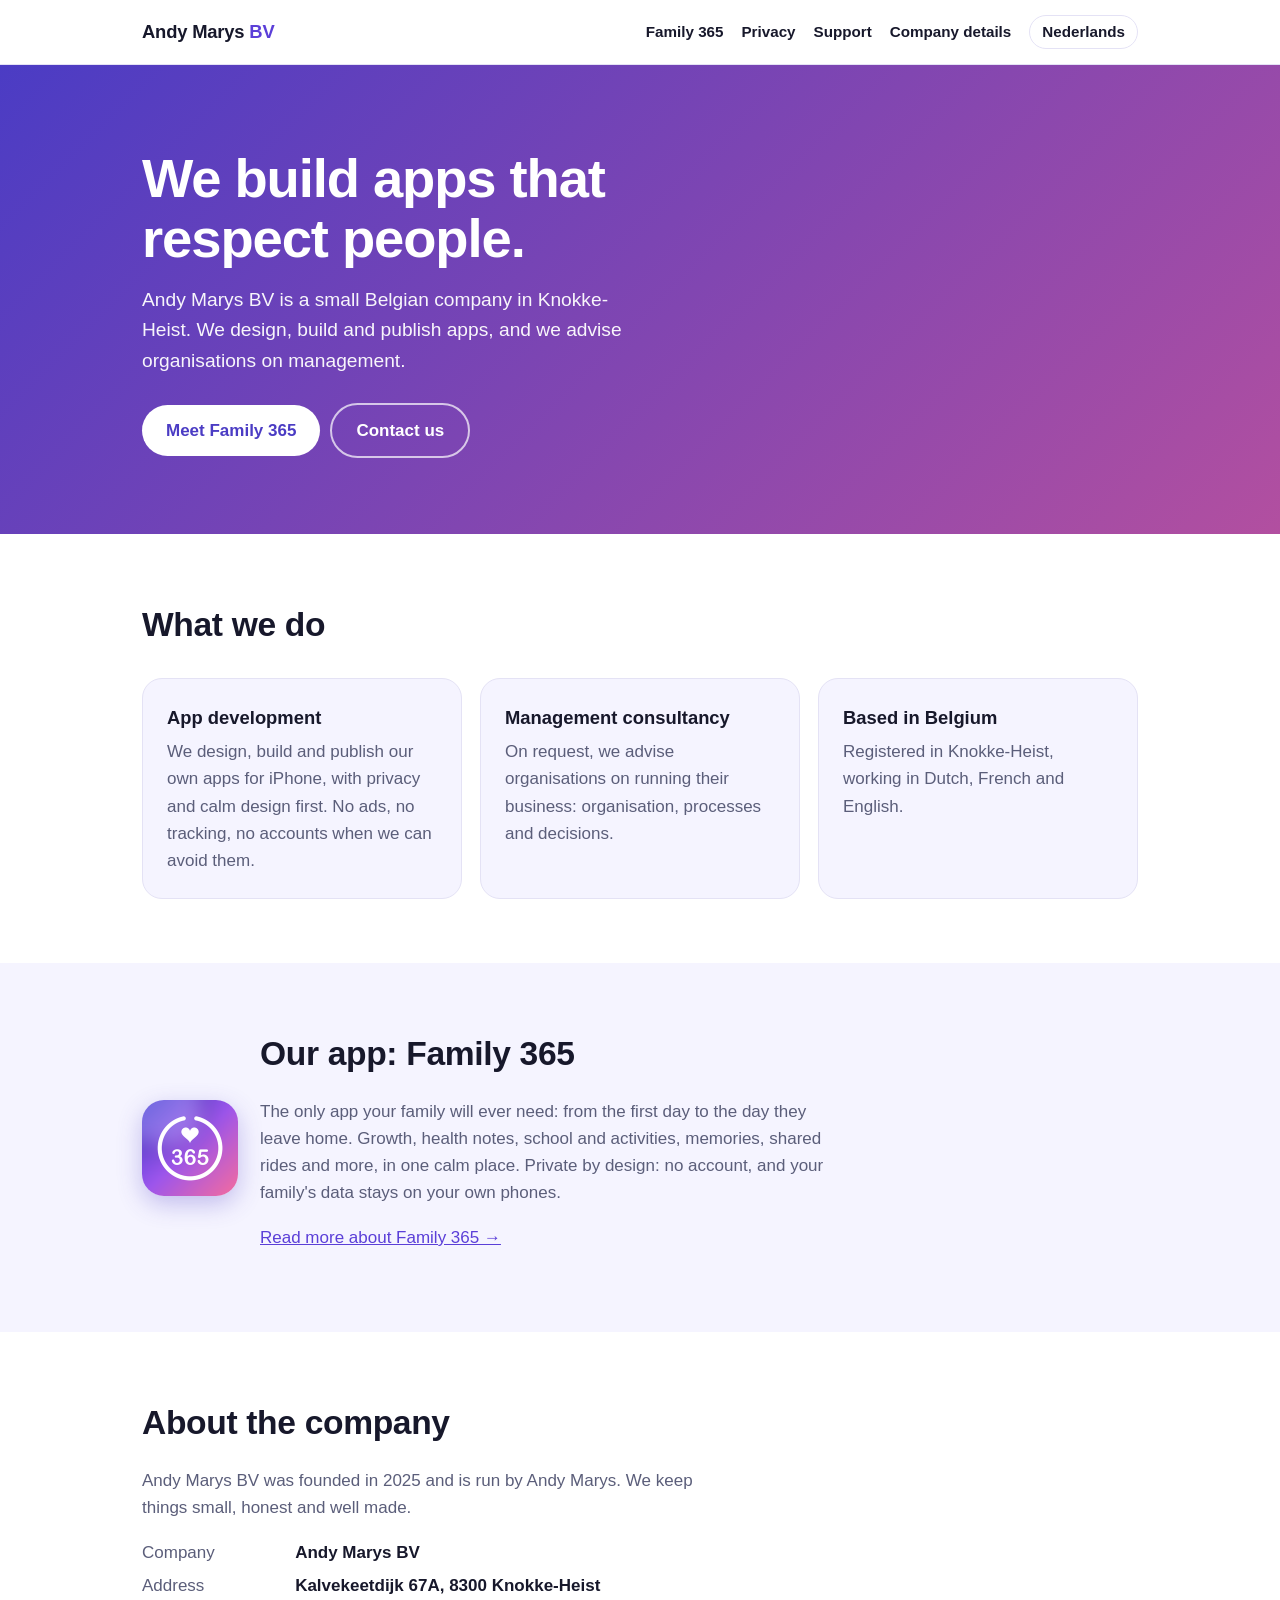
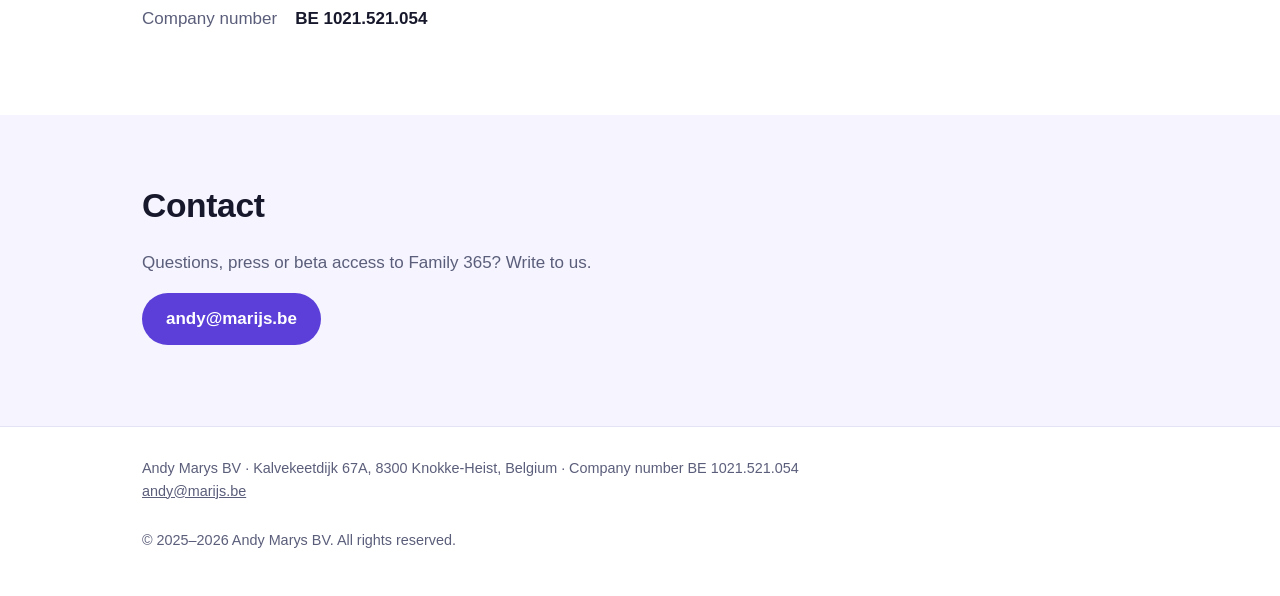
==== index.html @ 68eb8e5e "Company website for Andy Marys BV Co-Authored-By: Claude Sonnet 5.5 <noreply@anthropic.com>" ====
<!doctype html>
<html lang="en"><head><meta charset="utf-8"><meta name="viewport" content="width=device-width,initial-scale=1">
<title>Andy Marys BV · Apps and software from Knokke-Heist</title><meta name="description" content="Andy Marys BV builds apps and software, starting with Family 365, a private app for families. Based in Knokke-Heist, Belgium.">
<link rel="icon" href="/img/favicon.png"><link rel="apple-touch-icon" href="/img/apple-touch-icon.png">
<link rel="canonical" href="https://family365.marijs.be/"><link rel="stylesheet" href="/style.css">
<meta property="og:title" content="Andy Marys BV · Apps and software from Knokke-Heist"><meta property="og:description" content="Andy Marys BV builds apps and software, starting with Family 365, a private app for families. Based in Knokke-Heist, Belgium."><meta property="og:image" content="https://family365.marijs.be/img/icon.png">
</head><body>
<header class="site"><div class="wrap"><a class="brand" href="/">Andy Marys <span>BV</span></a>
<nav><a href="/family365.html">Family 365</a><a href="/privacy.html">Privacy</a><a href="/support.html">Support</a><a href="/legal.html">Company details</a><a class="lang" href="/nl/" hreflang="nl">Nederlands</a></nav></div></header>
<div class="hero"><div class="wrap"><h1>We build apps that respect people.</h1><p>Andy Marys BV is a small Belgian company in Knokke-Heist. We design, build and publish apps, and we advise organisations on management.</p>
<a class="btn" href="/family365.html">Meet Family 365</a><a class="btn alt" href="#contact">Contact us</a></div></div>
<section><div class="wrap"><h2>What we do</h2><div class="grid"><div class="card"><h3>App development</h3><p>We design, build and publish our own apps for iPhone, with privacy and calm design first. No ads, no tracking, no accounts when we can avoid them.</p></div><div class="card"><h3>Management consultancy</h3><p>On request, we advise organisations on running their business: organisation, processes and decisions.</p></div><div class="card"><h3>Based in Belgium</h3><p>Registered in Knokke-Heist, working in Dutch, French and English.</p></div></div></div></section>
<section style="background:var(--card)"><div class="wrap"><div class="product"><img class="icon" src="/img/icon.png" alt="Family 365" width="96" height="96">
<div style="flex:1;min-width:260px"><h2>Our app: Family 365</h2><p class="lead">The only app your family will ever need: from the first day to the day they leave home. Growth, health notes, school and activities, memories, shared rides and more, in one calm place. Private by design: no account, and your family's data stays on your own phones.</p><p><a href="/family365.html">Read more about Family 365 →</a></p></div></div></div></section>
<section><div class="wrap"><h2>About the company</h2><p class="lead">Andy Marys BV was founded in 2025 and is run by Andy Marys. We keep things small, honest and well made.</p>
<dl class="facts"><dt>Company</dt><dd>Andy Marys BV</dd><dt>Address</dt><dd>Kalvekeetdijk 67A, 8300 Knokke-Heist</dd><dt>Company number</dt><dd>BE 1021.521.054</dd></dl></div></section>
<section id="contact" style="background:var(--card)"><div class="wrap"><h2>Contact</h2><p class="lead">Questions, press or beta access to Family 365? Write to us.</p><p><a class="btn" style="background:var(--accent);color:#fff" href="mailto:andy@marijs.be">andy@marijs.be</a></p></div></section>
<footer><div class="wrap"><div>Andy Marys BV · Kalvekeetdijk 67A, 8300 Knokke-Heist, Belgium · Company number BE 1021.521.054<br><a href="mailto:andy@marijs.be">andy@marijs.be</a></div><div>© 2025–2026 Andy Marys BV. All rights reserved.</div></div></footer>
</body></html>
---- style.css ----
:root{--ink:#17182b;--muted:#5b5e7a;--bg:#ffffff;--card:#f5f4ff;--line:#e4e2f5;--accent:#5b3fd8;--accent2:#b24fa0}
@media (prefers-color-scheme:dark){:root{--ink:#f2f2fa;--muted:#a9abc6;--bg:#12121f;--card:#1b1b2e;--line:#2b2b45}}
*{box-sizing:border-box}html{scroll-behavior:smooth}
body{margin:0;font:17px/1.6 -apple-system,BlinkMacSystemFont,"SF Pro Text","Segoe UI",Roboto,Helvetica,Arial,sans-serif;color:var(--ink);background:var(--bg)}
a{color:var(--accent)}a:hover{text-decoration:none}
.wrap{max-width:1040px;margin:0 auto;padding:0 22px}
header.site{position:sticky;top:0;background:color-mix(in srgb,var(--bg) 92%,transparent);backdrop-filter:blur(10px);border-bottom:1px solid var(--line);z-index:5}
header.site .wrap{display:flex;align-items:center;gap:18px;min-height:64px;flex-wrap:wrap}
.brand{font-weight:800;font-size:1.15rem;color:var(--ink);text-decoration:none;letter-spacing:-.01em}
.brand span{color:var(--accent)}
nav{margin-left:auto;display:flex;gap:18px;align-items:center;flex-wrap:wrap}
nav a{color:var(--ink);text-decoration:none;font-weight:600;font-size:.95rem}nav a:hover{color:var(--accent)}
.lang{border:1px solid var(--line);border-radius:999px;padding:4px 12px}
.hero{background:linear-gradient(135deg,#4b3cc4,#b24fa0);color:#fff;padding:84px 0 76px}
.hero h1{font-size:clamp(2rem,5vw,3.4rem);line-height:1.1;margin:0 0 16px;letter-spacing:-.02em;max-width:18ch}
.hero p{font-size:1.2rem;max-width:46ch;margin:0 0 26px;opacity:.95}
.btn{display:inline-block;background:#fff;color:#4b3cc4;font-weight:700;border-radius:999px;padding:12px 24px;text-decoration:none;margin-right:10px}
.btn.alt{background:transparent;color:#fff;border:2px solid rgba(255,255,255,.7)}
section{padding:64px 0}
section h2{font-size:clamp(1.5rem,3vw,2.1rem);letter-spacing:-.01em;margin:0 0 12px}
.lead{color:var(--muted);max-width:60ch}
.grid{display:grid;gap:18px;grid-template-columns:repeat(auto-fit,minmax(260px,1fr));margin-top:26px}
.card{background:var(--card);border:1px solid var(--line);border-radius:20px;padding:24px}
.card h3{margin:0 0 6px;font-size:1.15rem}.card p{margin:0;color:var(--muted)}
.product{display:flex;gap:22px;align-items:center;flex-wrap:wrap}
.product img.icon{width:96px;height:96px;border-radius:22px;box-shadow:0 8px 24px rgba(75,60,196,.3)}
.shots{display:flex;gap:16px;overflow-x:auto;padding:8px 2px 18px;margin-top:22px}
.shots img{height:520px;width:auto;border-radius:18px;box-shadow:0 10px 30px rgba(20,20,60,.18);flex:0 0 auto}
ul.tick{padding:0;list-style:none;margin:18px 0 0}ul.tick li{padding:6px 0 6px 30px;position:relative}
ul.tick li:before{content:"✓";position:absolute;left:0;color:var(--accent);font-weight:800}
.page h1{font-size:clamp(1.8rem,4vw,2.6rem);margin:0 0 8px;letter-spacing:-.02em}.page h2{margin-top:34px;font-size:1.4rem}
.page{padding:54px 0 70px}.page p,.page li{max-width:70ch}
.facts{display:grid;grid-template-columns:max-content 1fr;gap:6px 18px;margin:18px 0}.facts dt{color:var(--muted)}.facts dd{margin:0;font-weight:600}
footer{border-top:1px solid var(--line);padding:30px 0 44px;color:var(--muted);font-size:.9rem}
footer .wrap{display:flex;gap:26px;flex-wrap:wrap;justify-content:space-between}footer a{color:var(--muted)}
@media (max-width:640px){.hero{padding:56px 0 52px}section{padding:44px 0}.shots img{height:420px}}
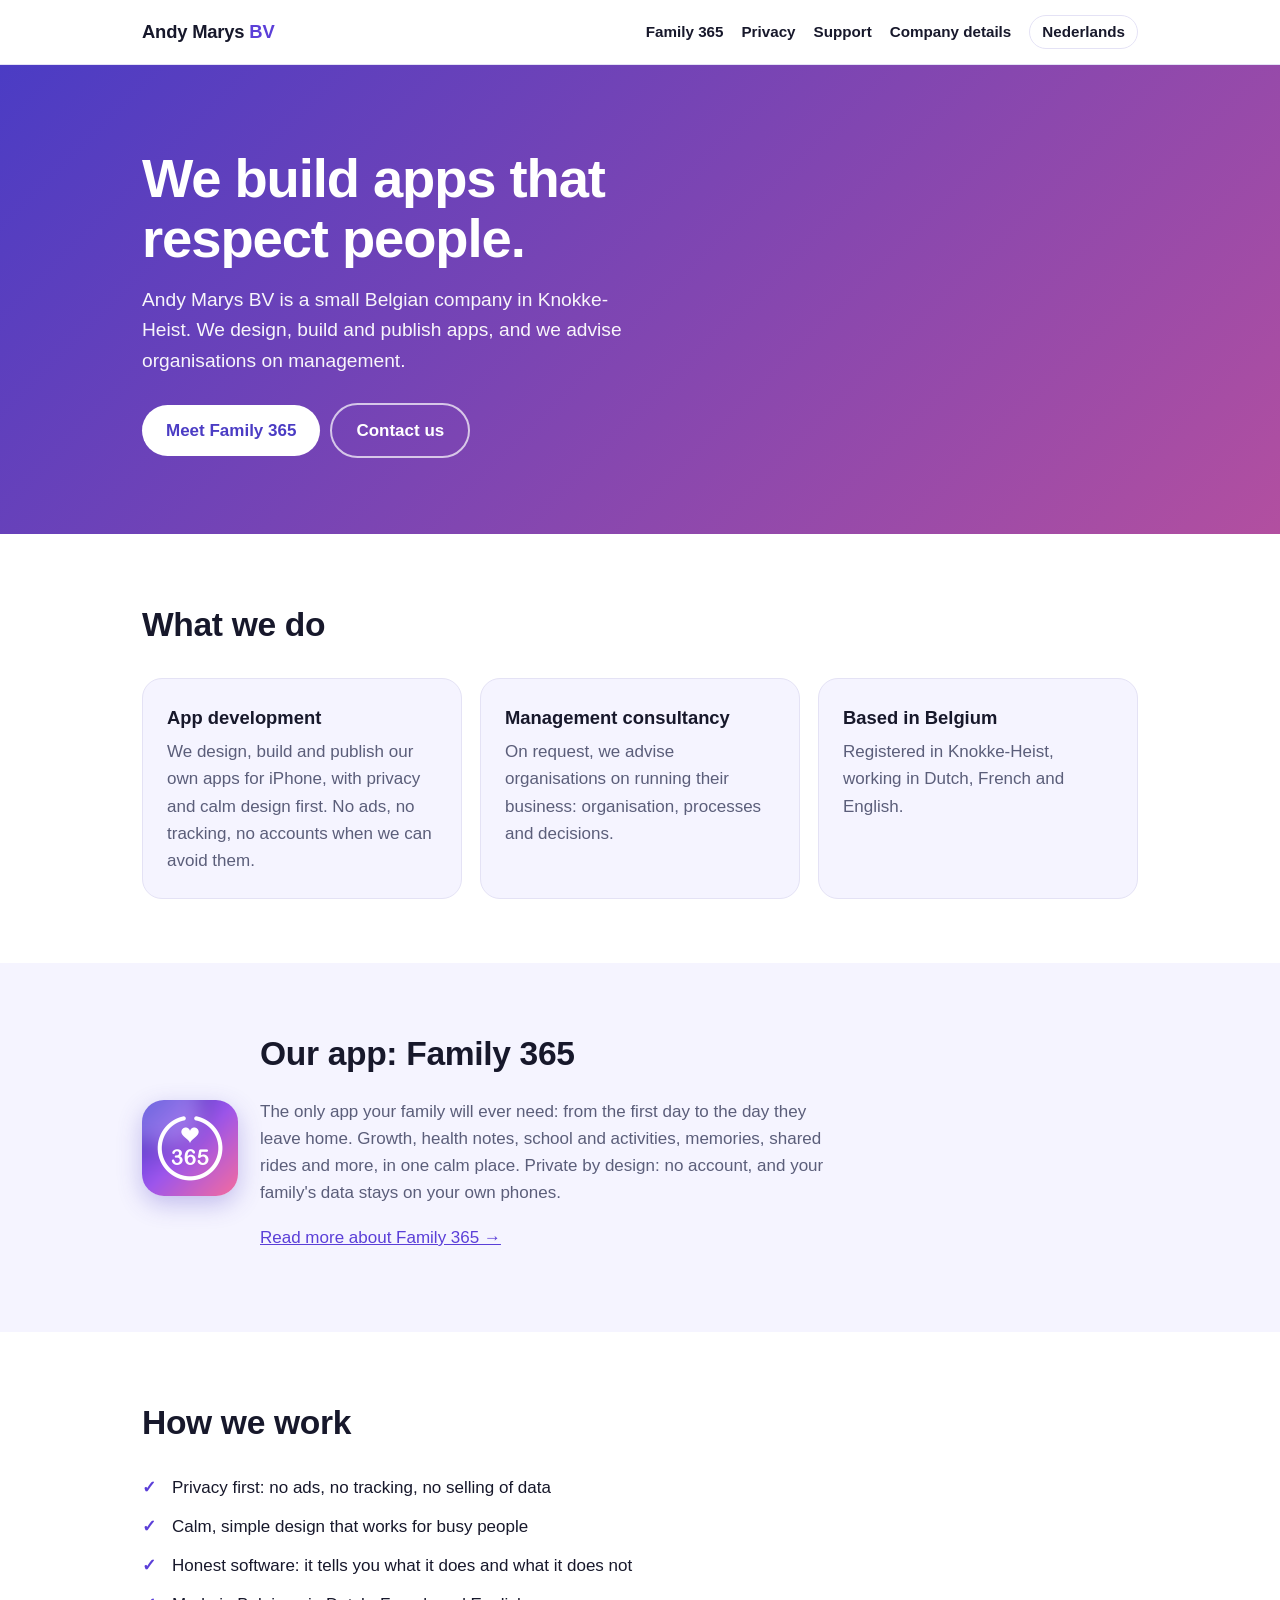
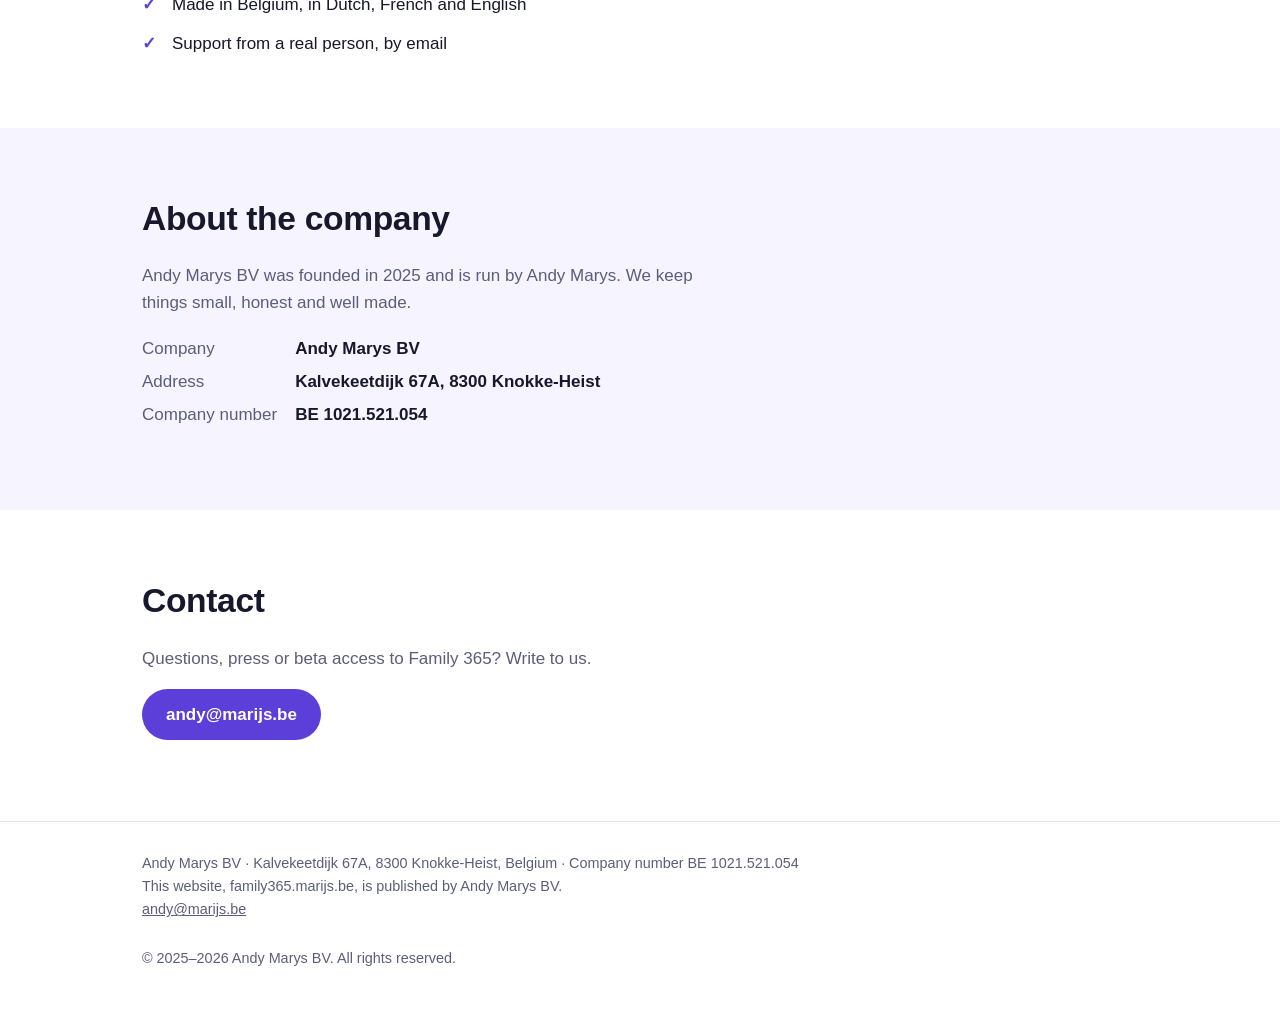
==== commit 5d08ad05: "Strengthen company identity on the site Co-Authored-By: Claude Sonnet 5.5 <noreply@anthropic.com>" ====
--- a/index.html
+++ b/index.html
@@ -4,6 +4,7 @@
 <link rel="icon" href="/img/favicon.png"><link rel="apple-touch-icon" href="/img/apple-touch-icon.png">
 <link rel="canonical" href="https://family365.marijs.be/"><link rel="stylesheet" href="/style.css">
 <meta property="og:title" content="Andy Marys BV · Apps and software from Knokke-Heist"><meta property="og:description" content="Andy Marys BV builds apps and software, starting with Family 365, a private app for families. Based in Knokke-Heist, Belgium."><meta property="og:image" content="https://family365.marijs.be/img/icon.png">
+<script type="application/ld+json">{"@context":"https://schema.org","@type":"Organization","name":"Andy Marys BV","legalName":"Andy Marys BV","url":"https://family365.marijs.be/","logo":"https://family365.marijs.be/img/icon.png","email":"andy@marijs.be","vatID":"BE1021521054","address":{"@type":"PostalAddress","streetAddress":"Kalvekeetdijk 67A","postalCode":"8300","addressLocality":"Knokke-Heist","addressCountry":"BE"}}</script>
 </head><body>
 <header class="site"><div class="wrap"><a class="brand" href="/">Andy Marys <span>BV</span></a>
 <nav><a href="/family365.html">Family 365</a><a href="/privacy.html">Privacy</a><a href="/support.html">Support</a><a href="/legal.html">Company details</a><a class="lang" href="/nl/" hreflang="nl">Nederlands</a></nav></div></header>
@@ -12,8 +13,9 @@
 <section><div class="wrap"><h2>What we do</h2><div class="grid"><div class="card"><h3>App development</h3><p>We design, build and publish our own apps for iPhone, with privacy and calm design first. No ads, no tracking, no accounts when we can avoid them.</p></div><div class="card"><h3>Management consultancy</h3><p>On request, we advise organisations on running their business: organisation, processes and decisions.</p></div><div class="card"><h3>Based in Belgium</h3><p>Registered in Knokke-Heist, working in Dutch, French and English.</p></div></div></div></section>
 <section style="background:var(--card)"><div class="wrap"><div class="product"><img class="icon" src="/img/icon.png" alt="Family 365" width="96" height="96">
 <div style="flex:1;min-width:260px"><h2>Our app: Family 365</h2><p class="lead">The only app your family will ever need: from the first day to the day they leave home. Growth, health notes, school and activities, memories, shared rides and more, in one calm place. Private by design: no account, and your family's data stays on your own phones.</p><p><a href="/family365.html">Read more about Family 365 →</a></p></div></div></div></section>
-<section><div class="wrap"><h2>About the company</h2><p class="lead">Andy Marys BV was founded in 2025 and is run by Andy Marys. We keep things small, honest and well made.</p>
+<section><div class="wrap"><h2>How we work</h2><ul class="tick"><li>Privacy first: no ads, no tracking, no selling of data</li><li>Calm, simple design that works for busy people</li><li>Honest software: it tells you what it does and what it does not</li><li>Made in Belgium, in Dutch, French and English</li><li>Support from a real person, by email</li></ul></div></section>
+<section style="background:var(--card)"><div class="wrap"><h2>About the company</h2><p class="lead">Andy Marys BV was founded in 2025 and is run by Andy Marys. We keep things small, honest and well made.</p>
 <dl class="facts"><dt>Company</dt><dd>Andy Marys BV</dd><dt>Address</dt><dd>Kalvekeetdijk 67A, 8300 Knokke-Heist</dd><dt>Company number</dt><dd>BE 1021.521.054</dd></dl></div></section>
-<section id="contact" style="background:var(--card)"><div class="wrap"><h2>Contact</h2><p class="lead">Questions, press or beta access to Family 365? Write to us.</p><p><a class="btn" style="background:var(--accent);color:#fff" href="mailto:andy@marijs.be">andy@marijs.be</a></p></div></section>
-<footer><div class="wrap"><div>Andy Marys BV · Kalvekeetdijk 67A, 8300 Knokke-Heist, Belgium · Company number BE 1021.521.054<br><a href="mailto:andy@marijs.be">andy@marijs.be</a></div><div>© 2025–2026 Andy Marys BV. All rights reserved.</div></div></footer>
+<section id="contact"><div class="wrap"><h2>Contact</h2><p class="lead">Questions, press or beta access to Family 365? Write to us.</p><p><a class="btn" style="background:var(--accent);color:#fff" href="mailto:andy@marijs.be">andy@marijs.be</a></p></div></section>
+<footer><div class="wrap"><div>Andy Marys BV · Kalvekeetdijk 67A, 8300 Knokke-Heist, Belgium · Company number BE 1021.521.054<br>This website, family365.marijs.be, is published by Andy Marys BV.<br><a href="mailto:andy@marijs.be">andy@marijs.be</a></div><div>© 2025–2026 Andy Marys BV. All rights reserved.</div></div></footer>
 </body></html>
